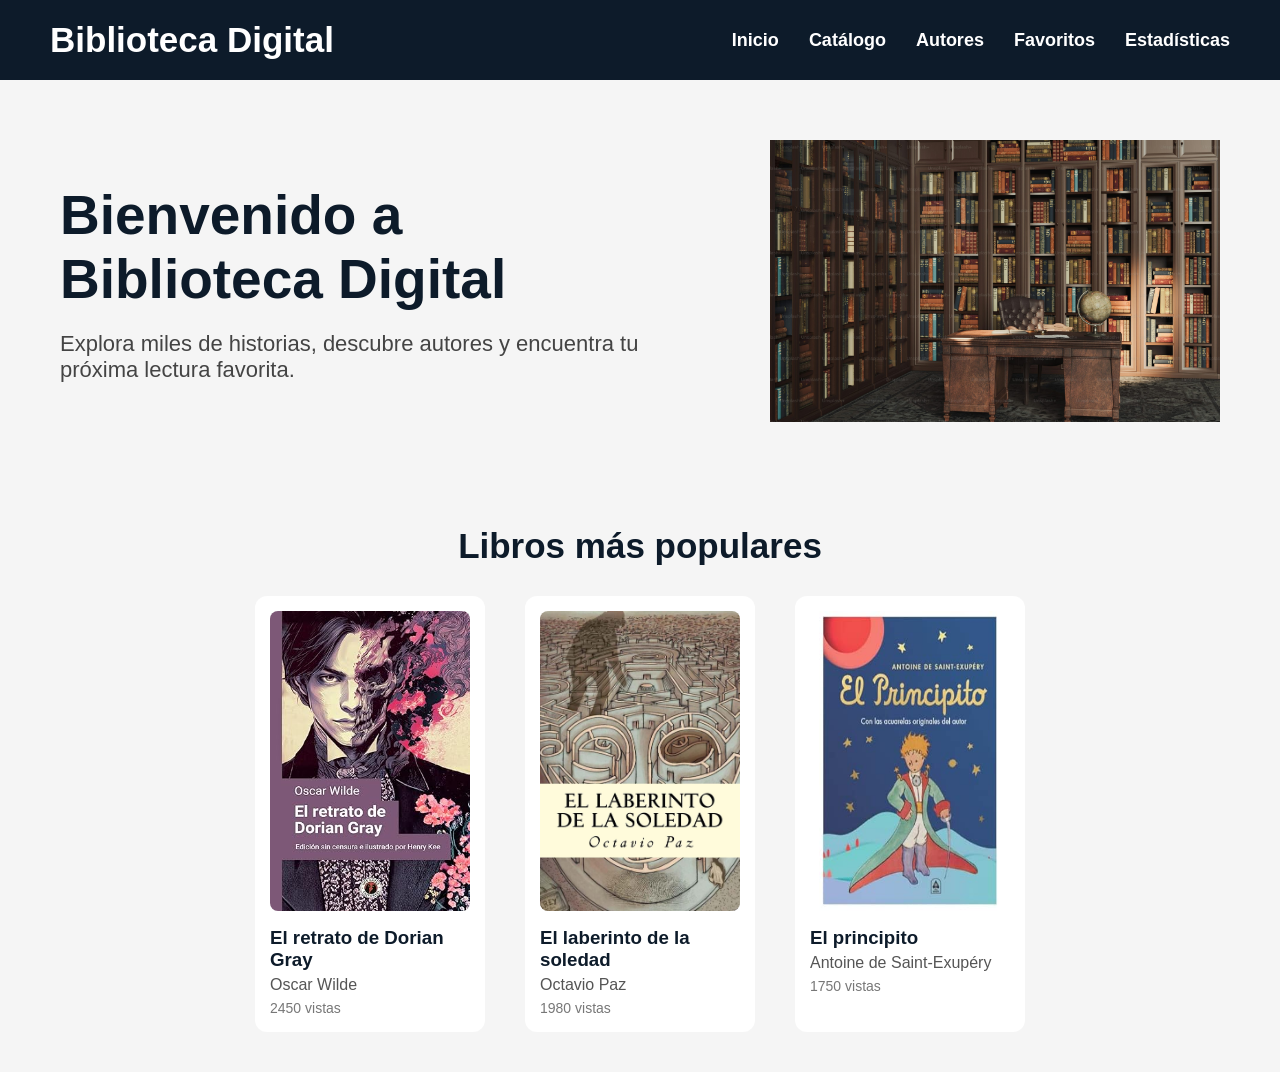
==== index.html @ ddaec532 "DiseñoPagina(aut, cata, det-lib, estad) - abrir pagina en pages" ====
<!DOCTYPE html>
<html lang="es">

<head>
    <meta charset="UTF-8">
    <meta name="viewport" content="width=device-width, initial-scale=1.0">
    <title>Inicio</title>
    <link rel="stylesheet" href="CSS/inicio.css">
</head>
<body>
    <header>
        <div class="logo">
            <h1>Biblioteca Digital</h1>
        </div>
        <nav>
            <a href="index.html">Inicio</a>
            <a href="HTML/catalogo.html">Catálogo</a>
            <a href="HTML/autores.html">Autores</a>
            <a href="HTML/favoritos.html">Favoritos</a>
            <a href="HTML/estadisticas.html">Estadísticas</a>
        </nav>
    </header>
    <main>
        <section class="bienvenida">
            <div class="texto">
                <h2>Bienvenido a Biblioteca Digital</h2>
                <p>
                    Explora miles de historias, descubre autores y encuentra tu próxima lectura favorita.
                </p>
            </div>
            <div class="imagen">
                <img src="IMG/libros.jpg" alt="Libros">
            </div>
        </section>
        <section class="populares">
            <h2>Libros más populares</h2>
            <div class="contenedor-libros">
                <div class="libro">
                    <img src="IMG/retrato.jpg">
                    <h3>El retrato de Dorian Gray</h3>
                    <p>Oscar Wilde</p>
                    <span>2450 vistas</span>
                </div>
                <div class="libro">
                    <img src="IMG/laberinto.jpg">
                    <h3>El laberinto de la soledad</h3>
                    <p>Octavio Paz</p>
                    <span>1980 vistas</span>
                </div>
                <div class="libro">
                    <img src="IMG/principito.jpg">
                    <h3>El principito</h3>
                    <p>Antoine de Saint-Exupéry</p>
                    <span>1750 vistas</span>
                </div>
            </div>
        </section>
    </main>
</body>
</html>
---- CSS/inicio.css ----
* {
    margin: 0;
    padding: 0;
    box-sizing: border-box;
}

body {
    font-family: Arial, Helvetica, sans-serif;
    background-color: #f5f5f5;
}


header {
    background-color: #0d1b2a;
    color: white;
    padding: 20px 50px;
}

.logo h1 {
    font-size: 35px;
}


.bienvenida {
    display: flex;
    justify-content: space-between;
    align-items: center;

    padding: 60px;
}

.texto {
    width: 50%;
}

.texto h2 {
    font-size: 55px;
    margin-bottom: 20px;
    color: #0d1b2a;
}

.texto p {
    font-size: 22px;
    color: #444;
}

.imagen img {
    width: 450px;
}

.populares {
    padding: 40px 60px;
    text-align: center;
}

.populares h2 {
    font-size: 35px;
    color: #0d1b2a;
    margin-bottom: 30px;
}

.contenedor-libros {
    display: flex;
    justify-content: center;
    gap: 40px;
}

.libro {
    background-color: white;
    width: 230px;
    padding: 15px;
    border-radius: 12px;
    text-align: left;
}

.libro img {
    width: 100%;
    height: 300px;
    border-radius: 8px;
}

.libro h3 {
    margin-top: 12px;
    color: #0d1b2a;
}

.libro p {
    color: #555;
    margin: 5px 0;
}

.libro span {
    font-size: 14px;
    color: #777;
}

header {
    display: flex;
    justify-content: space-between;
    align-items: center;
}

nav {
    display: flex;
    gap: 30px;
}

nav a {
    color: white;
    text-decoration: none;
    font-size: 18px;
    font-weight: bold;

    transition: 0.3s;
}

nav a:hover {
    color: #c7d3e0;
}
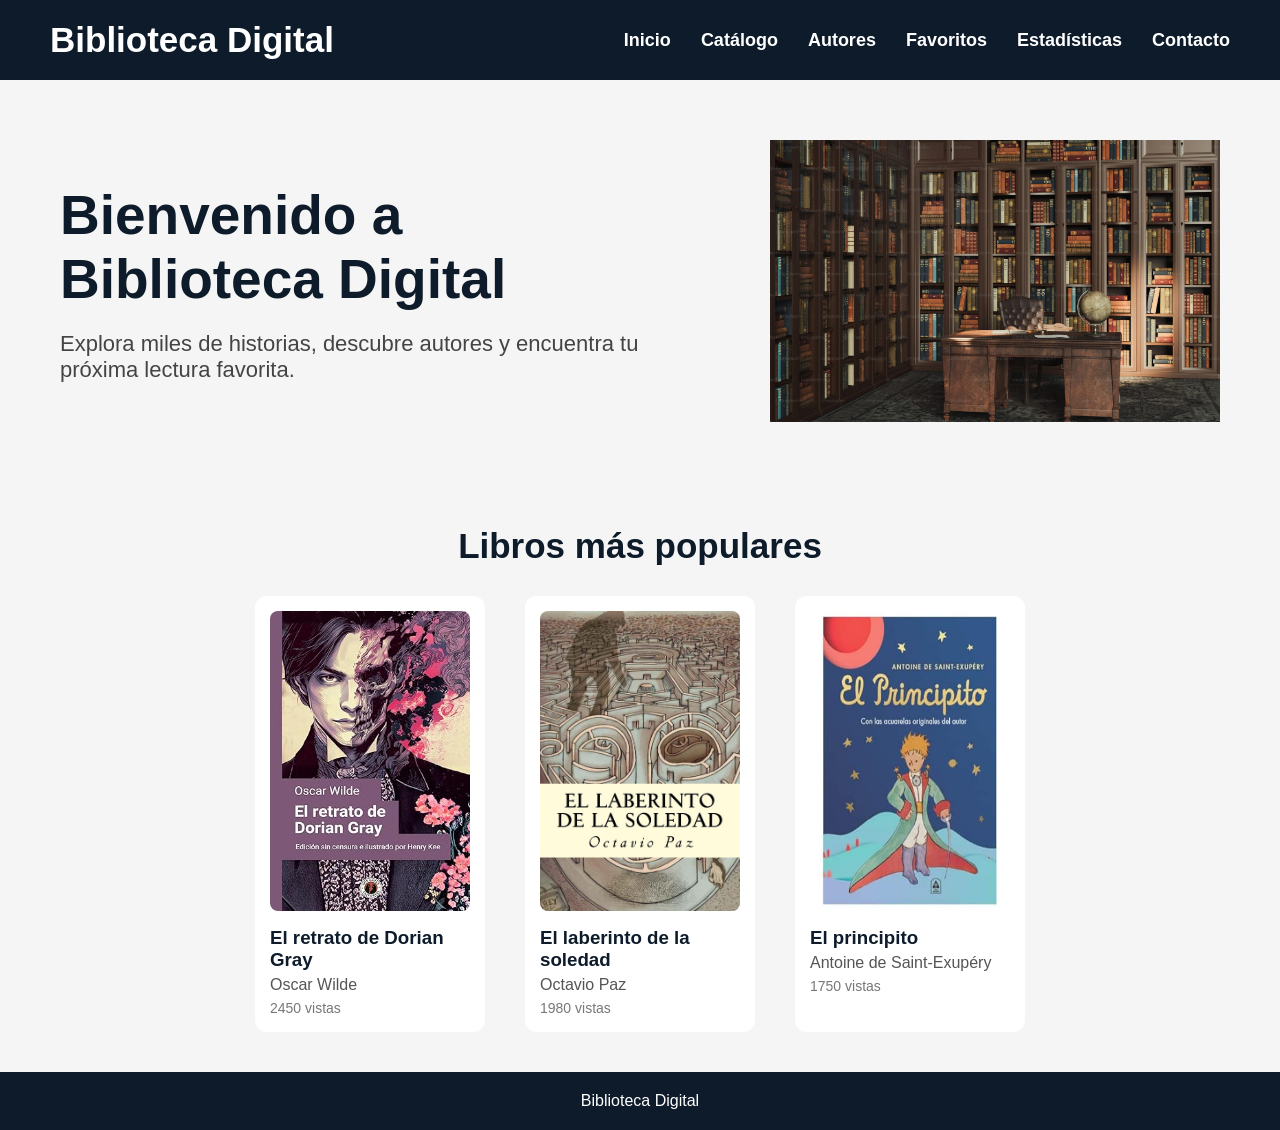
==== commit 7a4a2b5f: "datos en tablas, pagina favoritos y contacto" ====
--- a/index.html
+++ b/index.html
@@ -18,6 +18,7 @@
             <a href="HTML/autores.html">Autores</a>
             <a href="HTML/favoritos.html">Favoritos</a>
             <a href="HTML/estadisticas.html">Estadísticas</a>
+            <a href="HTML/contacto.html">Contacto</a>
         </nav>
     </header>
     <main>
@@ -56,5 +57,8 @@
             </div>
         </section>
     </main>
+    <footer>
+        <p>Biblioteca Digital</p>
+    </footer>
 </body>
 </html>
--- a/CSS/inicio.css
+++ b/CSS/inicio.css
@@ -116,4 +116,11 @@
 
 nav a:hover {
     color: #c7d3e0;
+}
+
+footer{
+    background-color: #0d1b2a;
+    color: white;
+    text-align: center;
+    padding: 20px;
 }
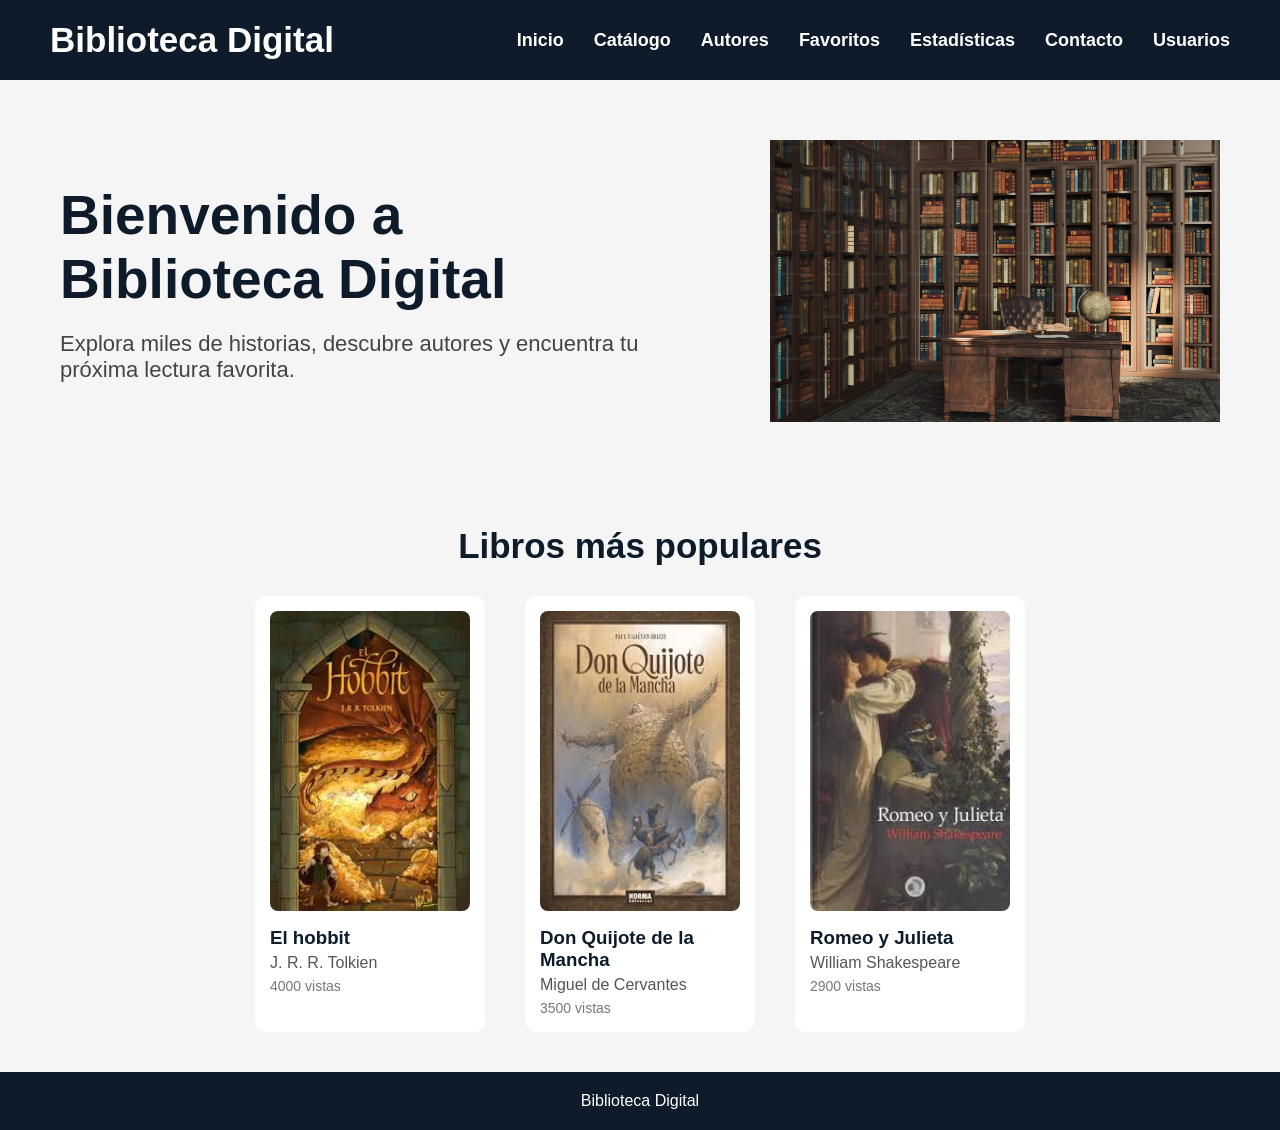
==== commit 0341d966: "media query, prueba vista telefono, tabla a tarjetas" ====
--- a/index.html
+++ b/index.html
@@ -19,6 +19,7 @@
             <a href="HTML/favoritos.html">Favoritos</a>
             <a href="HTML/estadisticas.html">Estadísticas</a>
             <a href="HTML/contacto.html">Contacto</a>
+            <a href="HTML/usuarios.html">Usuarios</a>
         </nav>
     </header>
     <main>
@@ -37,22 +38,22 @@
             <h2>Libros más populares</h2>
             <div class="contenedor-libros">
                 <div class="libro">
-                    <img src="IMG/retrato.jpg">
-                    <h3>El retrato de Dorian Gray</h3>
-                    <p>Oscar Wilde</p>
-                    <span>2450 vistas</span>
+                    <img src="IMG/hobbit.jpg" alt="El hobbit">
+                    <h3>El hobbit</h3>
+                    <p>J. R. R. Tolkien</p>
+                    <span>4000 vistas</span>
                 </div>
                 <div class="libro">
-                    <img src="IMG/laberinto.jpg">
-                    <h3>El laberinto de la soledad</h3>
-                    <p>Octavio Paz</p>
-                    <span>1980 vistas</span>
+                    <img src="IMG/quijote.jpg" alt="Don Quijote de la Mancha">
+                    <h3>Don Quijote de la Mancha</h3>
+                    <p>Miguel de Cervantes</p>
+                    <span>3500 vistas</span>
                 </div>
                 <div class="libro">
-                    <img src="IMG/principito.jpg">
-                    <h3>El principito</h3>
-                    <p>Antoine de Saint-Exupéry</p>
-                    <span>1750 vistas</span>
+                    <img src="IMG/romeoyjulieta.jpg" alt="Romeo y Julieta">
+                    <h3>Romeo y Julieta</h3>
+                    <p>William Shakespeare</p>
+                    <span>2900 vistas</span>
                 </div>
             </div>
         </section>
--- a/CSS/inicio.css
+++ b/CSS/inicio.css
@@ -123,4 +123,67 @@
     color: white;
     text-align: center;
     padding: 20px;
+}
+
+
+/*AQUI EMPIEZA EL MEDIA QUERY*/
+
+@media(max-width: 768px){
+
+    header{
+        flex-direction: column;
+        text-align: center;
+        gap: 15px;
+    }
+
+    nav{
+        flex-direction: column;
+        gap: 10px;
+        margin-top: 10px;
+    }
+
+    .logo h1{
+        font-size: 28px;
+    }
+
+    .bienvenida{
+        flex-direction: column;
+        text-align: center;
+        padding: 30px;
+    }
+
+    .texto{
+        width: 100%;
+    }
+
+    .texto h2{
+        font-size: 38px;
+    }
+
+    .texto p{
+        font-size: 18px;
+    }
+
+    .imagen img{
+        width: 250px;
+        margin-top: 20px;
+    }
+
+    .populares{
+        padding: 30px;
+    }
+
+    .contenedor-libros{
+        flex-direction: column;
+        align-items: center;
+    }
+
+    .libro{
+        width: 90%;
+        max-width: 300px;
+    }
+
+    footer{
+        font-size: 14px;
+    }
 }
